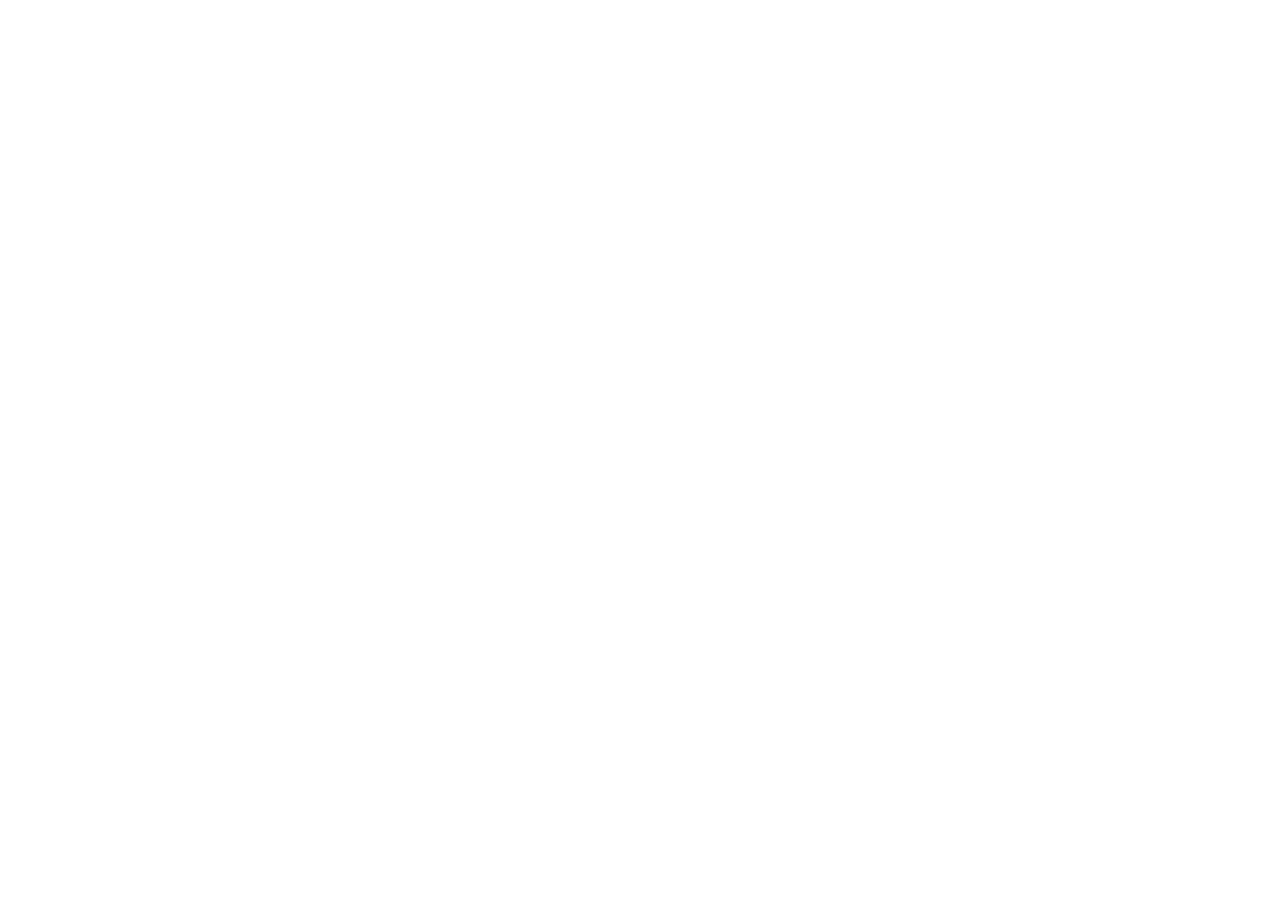
==== Day_01_drum_kit/index.html @ 43ba86f1 "First add from js30 starter" ====
<!DOCTYPE html>
<html lang="en">
<head>
    <meta charset="UTF-8">
    <meta http-equiv="X-UA-Compatible" content="IE=edge">
    <meta name="viewport" content="width=device-width, initial-scale=1.0">
    <link rel="stylesheet" href="style.css">
    <title>Day 01 - Drum kit</title>
</head>
<body>
    
</body>
</html>
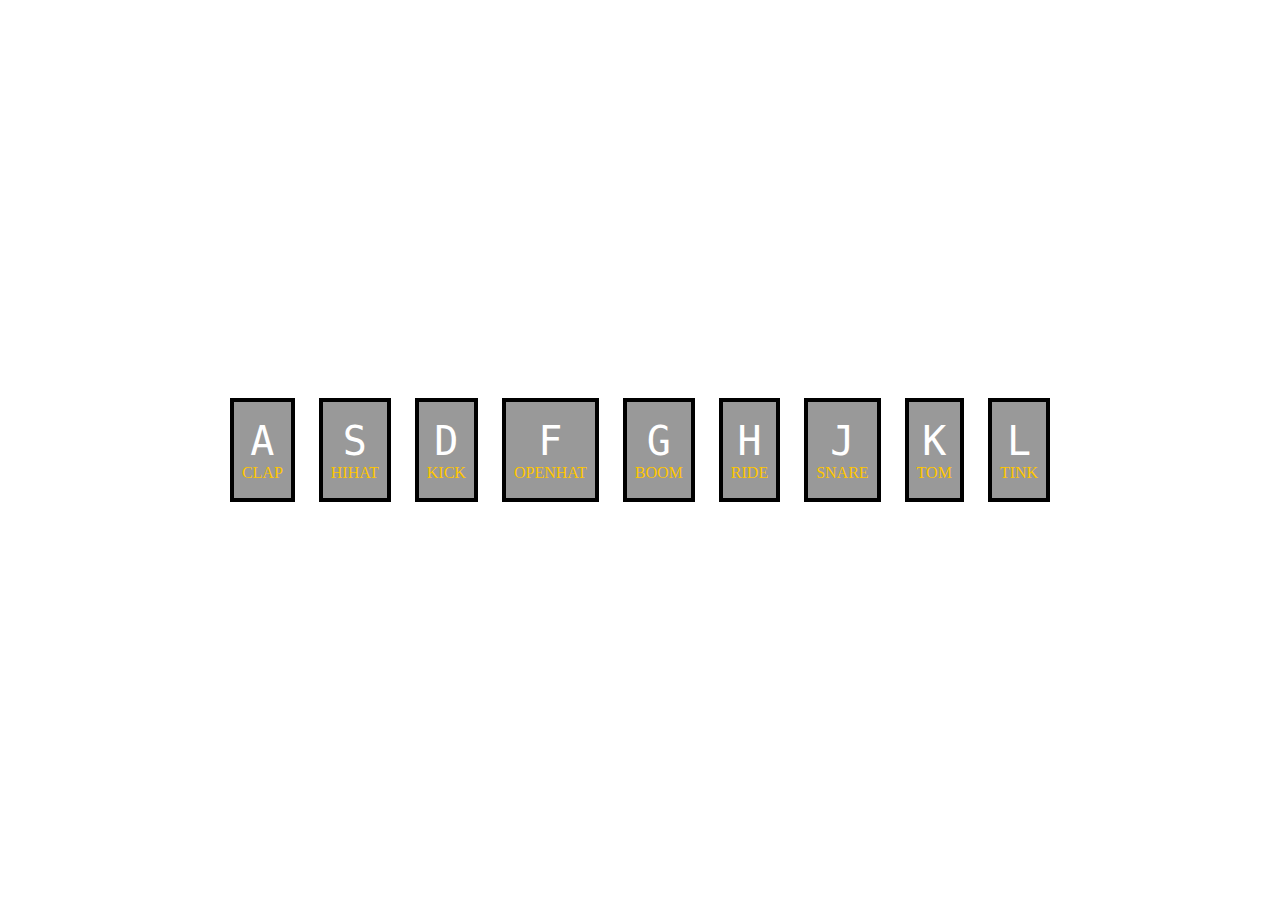
==== commit 13fdf112: "Finish drum kit" ====
--- a/Day_01_drum_kit/index.html
+++ b/Day_01_drum_kit/index.html
@@ -1,13 +1,62 @@
 <!DOCTYPE html>
 <html lang="en">
-<head>
-    <meta charset="UTF-8">
-    <meta http-equiv="X-UA-Compatible" content="IE=edge">
-    <meta name="viewport" content="width=device-width, initial-scale=1.0">
-    <link rel="stylesheet" href="style.css">
+  <head>
+    <meta charset="UTF-8" />
+    <meta http-equiv="X-UA-Compatible" content="IE=edge" />
+    <meta name="viewport" content="width=device-width, initial-scale=1.0" />
+    <link rel="stylesheet" href="style.css" />
     <title>Day 01 - Drum kit</title>
-</head>
-<body>
-    
-</body>
-</html>+  </head>
+  <body>
+    <div class="keys">
+      <div data-key="KeyA" class="key">
+        <kbd>A</kbd>
+        <div class="sound">CLAP</div>
+        <audio data-key="KeyA" src="sounds/clap.wav"></audio>
+    </div>
+    <div data-key="KeyS" class="key">
+        <kbd>S</kbd>
+        <div class="sound">HIHAT</div>
+        <audio data-key="KeyS" src="sounds/hihat.wav"></audio>
+      </div>
+      <div data-key="KeyD" class="key">
+        <kbd>D</kbd>
+        <div class="sound">KICK</div>
+        <audio data-key="KeyD" src="sounds/kick.wav"></audio>
+      </div>
+      <div data-key="KeyF" class="key">
+        <kbd>F</kbd>
+        <div class="sound">OPENHAT</div>
+        <audio data-key="KeyF" src="sounds/openhat.wav"></audio>
+      </div>
+      <div data-key="KeyG" class="key">
+        <kbd>G</kbd>
+        <div class="sound">BOOM</div>
+        <audio data-key="KeyG" src="sounds/boom.wav"></audio>
+      </div>
+      <div data-key="KeyH" class="key">
+        <kbd>H</kbd>
+        <div class="sound">RIDE</div>
+        <audio data-key="KeyH" src="sounds/ride.wav"></audio>
+      </div>
+      <div data-key="KeyJ" class="key">
+        <kbd>J</kbd>
+        <div class="sound">SNARE</div>
+        <audio data-key="KeyJ" src="sounds/snare.wav"></audio>
+      </div>
+      <div data-key="KeyK" class="key">
+        <kbd>K</kbd>
+        <div class="sound">TOM</div>
+        <audio data-key="KeyK" src="sounds/tom.wav"></audio>
+      </div>
+      <div data-key="KeyL" class="key">
+        <kbd>L</kbd>
+        <div class="sound">TINK</div>
+        <audio data-key="KeyL" src="sounds/tink.wav"></audio>
+      </div>
+    </div>
+
+
+    <script src="/index.js"></script>
+  </body>
+</html>
--- a/Day_01_drum_kit/style.css
+++ b/Day_01_drum_kit/style.css
@@ -0,0 +1,56 @@
+:root {
+  --bright-yellow: #ffc600;
+}
+
+html {
+  font-size: 100%;
+  box-sizing: border-box;
+}
+
+*,
+*::before,
+*::after {
+  margin: 0;
+  padding: 0;
+  box-sizing: inherit;
+}
+
+body {
+  background: url(/background.jpg) bottom center;
+  background-size: cover;
+  color: white;
+}
+
+.keys {
+  display: flex;
+  flex: 1;
+  width: 100vw;
+  min-height: 100vh;
+  align-items: center;
+  justify-content: center;
+}
+
+.key {
+  margin: 0.75rem;
+  padding: 1rem 0.5rem;
+  border: 0.3rem solid black;
+  background: rgba(0, 0, 0, 0.4);
+
+  text-align: center;
+
+  transition: all 0.05s ease;
+}
+
+.key > kbd {
+  font-size: 2.5rem;
+}
+
+.key > .sound {
+  color: var(--bright-yellow);
+}
+
+.playing {
+  transform: scale(1.2);
+  border-color: var(--bright-yellow);
+  box-shadow: 0 0 1rem var(--bright-yellow);
+}
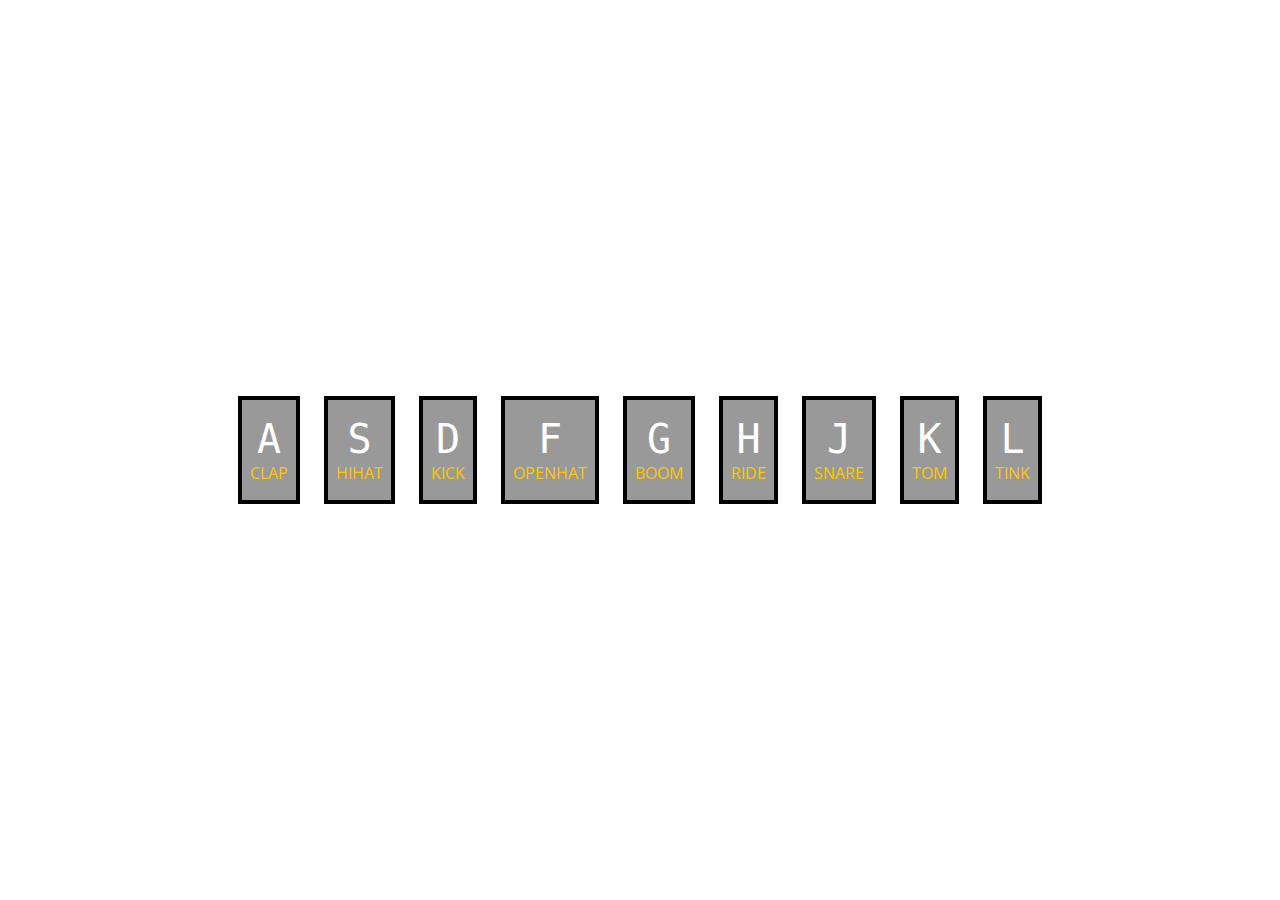
==== commit 280651da: "Add font: Open Sans" ====
--- a/Day_01_drum_kit/index.html
+++ b/Day_01_drum_kit/index.html
@@ -4,6 +4,11 @@
     <meta charset="UTF-8" />
     <meta http-equiv="X-UA-Compatible" content="IE=edge" />
     <meta name="viewport" content="width=device-width, initial-scale=1.0" />
+    <link
+      href="https://fonts.googleapis.com/css?family=Open+Sans:300,400,700"
+      rel="stylesheet"
+    />
+
     <link rel="stylesheet" href="style.css" />
     <title>Day 01 - Drum kit</title>
   </head>
@@ -13,8 +18,8 @@
         <kbd>A</kbd>
         <div class="sound">CLAP</div>
         <audio data-key="KeyA" src="sounds/clap.wav"></audio>
-    </div>
-    <div data-key="KeyS" class="key">
+      </div>
+      <div data-key="KeyS" class="key">
         <kbd>S</kbd>
         <div class="sound">HIHAT</div>
         <audio data-key="KeyS" src="sounds/hihat.wav"></audio>
@@ -56,7 +61,6 @@
       </div>
     </div>
 
-
     <script src="/index.js"></script>
   </body>
 </html>
--- a/Day_01_drum_kit/style.css
+++ b/Day_01_drum_kit/style.css
@@ -3,6 +3,7 @@
 }
 
 html {
+  font-family: "Open Sans", sans-serif;
   font-size: 100%;
   box-sizing: border-box;
 }
